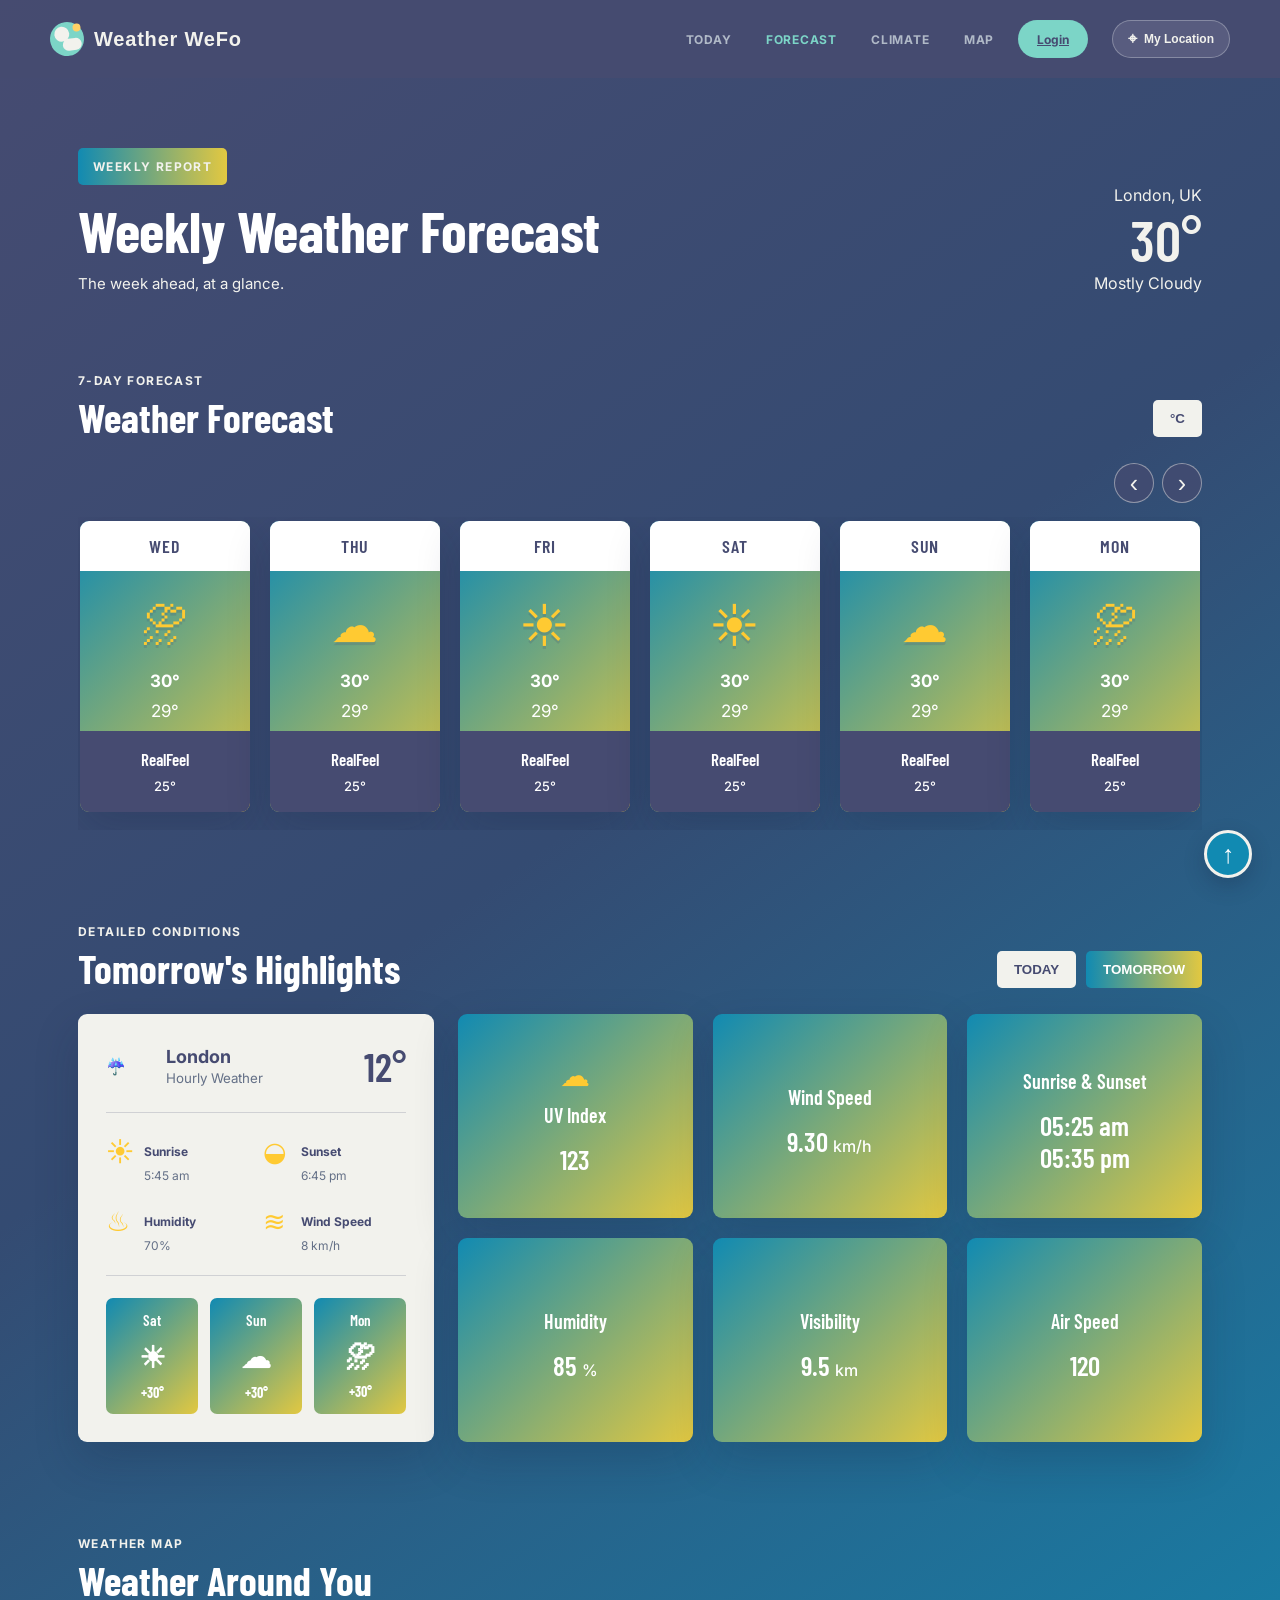
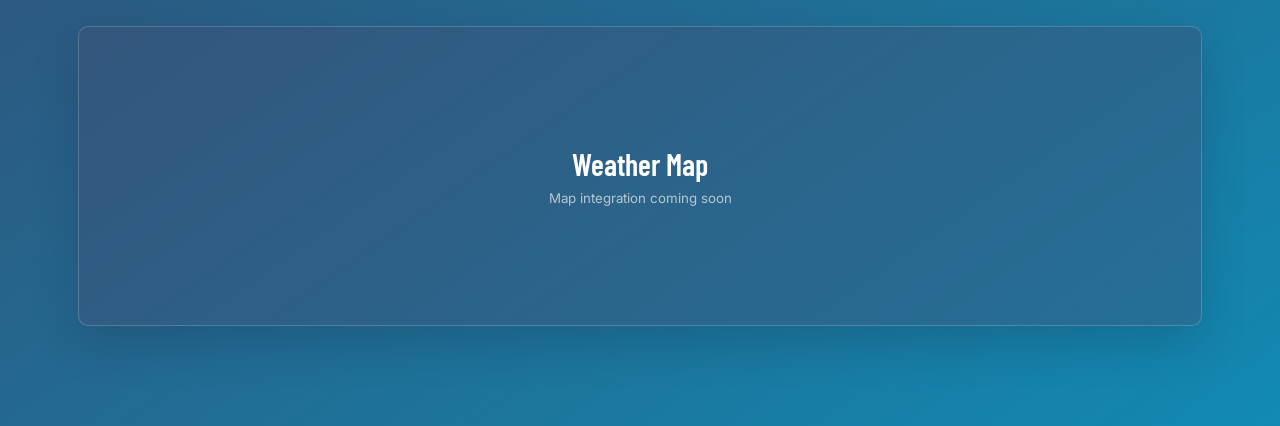
==== forecast.html @ 33ac7c44 "index_0" ====
<!doctype html>
<html lang="en">

<head>
    <meta charset="UTF-8">
    <meta name="viewport" content="width=device-width, initial-scale=1.0">

    <title>Weather Forecast | Weather WeFo</title>

    <link rel="stylesheet" href="forecast.css">
</head>

<body>

    <div class="weather-shell">

        <!-- ================= HEADER ================= -->

        <header class="site-header">

            <a class="brand" href="home.html" aria-label="Weather WeFo home">

                <span class="brand-mark" aria-hidden="true">
                    <span></span>
                </span>

                <span>Weather WeFo</span>

            </a>


            <nav class="main-nav" aria-label="Main navigation">

                <a href="home.html">
                    Today
                </a>

                <a class="active" href="forecast.html">
                    Forecast
                </a>

                <a href="climate.html">
                    Climate
                </a>

                <a href="map.html">
                    Map
                </a>

            </nav>


            <a class="login-button" href="login.html">
                Login
            </a>


            <button class="location-button" type="button">

                <span aria-hidden="true">
                    ⌖
                </span>

                My Location

            </button>

        </header>


        <!-- ================= MAIN ================= -->

        <main id="top" class="page-shell">


            <!-- ================= HERO ================= -->

            <section
                class="hero"
                aria-labelledby="forecast-title"
            >

                <div class="hero-copy">

                    <span class="eyebrow">
                        Weekly Report
                    </span>

                    <h1 id="forecast-title">
                        Weekly Weather Forecast
                    </h1>

                    <p>
                        The week ahead, at a glance.
                    </p>

                </div>


                <div class="hero-meta">

                    <span>
                        London, UK
                    </span>

                    <strong>
                        30°
                    </strong>

                    <span>
                        Mostly Cloudy
                    </span>

                </div>

            </section>



            <!-- ================= WEEKLY FORECAST ================= -->

            <section
                class="forecast-section"
                id="forecast"
                aria-labelledby="weekly-title"
            >

                <div class="section-heading">

                    <div>

                        <span class="section-kicker">
                            7-Day Forecast
                        </span>

                        <h2 id="weekly-title">
                            Weather Forecast
                        </h2>

                    </div>


                    <button
                        class="unit-button"
                        type="button"
                    >
                        °C
                    </button>

                </div>


                <div
                    class="carousel-controls"
                    aria-label="Weekly forecast controls"
                >

                    <button
                        class="carousel-button"
                        type="button"
                        data-direction="prev"
                        aria-label="Previous days"
                    >
                        ‹
                    </button>

                    <button
                        class="carousel-button"
                        type="button"
                        data-direction="next"
                        aria-label="Next days"
                    >
                        ›
                    </button>

                </div>


                <div
                    class="forecast-grid"
                    id="forecast-carousel"
                >


                    <!-- Wednesday -->

                    <article class="forecast-card">

                        <h3>
                            WED
                        </h3>

                        <div class="weather-symbol">
                            ⛈
                        </div>

                        <strong>
                            30°
                        </strong>

                        <span>
                            29°
                        </span>

                        <footer>
                            RealFeel
                            <b>
                                25°
                            </b>
                        </footer>

                    </article>


                    <!-- Thursday -->

                    <article class="forecast-card">

                        <h3>
                            THU
                        </h3>

                        <div class="weather-symbol">
                            ☁
                        </div>

                        <strong>
                            30°
                        </strong>

                        <span>
                            29°
                        </span>

                        <footer>
                            RealFeel
                            <b>
                                25°
                            </b>
                        </footer>

                    </article>


                    <!-- Friday -->

                    <article class="forecast-card">

                        <h3>
                            FRI
                        </h3>

                        <div class="weather-symbol">
                            ☀
                        </div>

                        <strong>
                            30°
                        </strong>

                        <span>
                            29°
                        </span>

                        <footer>
                            RealFeel
                            <b>
                                25°
                            </b>
                        </footer>

                    </article>


                    <!-- Saturday -->

                    <article class="forecast-card">

                        <h3>
                            SAT
                        </h3>

                        <div class="weather-symbol">
                            ☀
                        </div>

                        <strong>
                            30°
                        </strong>

                        <span>
                            29°
                        </span>

                        <footer>
                            RealFeel
                            <b>
                                25°
                            </b>
                        </footer>

                    </article>


                    <!-- Sunday -->

                    <article class="forecast-card">

                        <h3>
                            SUN
                        </h3>

                        <div class="weather-symbol">
                            ☁
                        </div>

                        <strong>
                            30°
                        </strong>

                        <span>
                            29°
                        </span>

                        <footer>
                            RealFeel
                            <b>
                                25°
                            </b>
                        </footer>

                    </article>


                    <!-- Monday -->

                    <article class="forecast-card">

                        <h3>
                            MON
                        </h3>

                        <div class="weather-symbol">
                            ⛈
                        </div>

                        <strong>
                            30°
                        </strong>

                        <span>
                            29°
                        </span>

                        <footer>
                            RealFeel
                            <b>
                                25°
                            </b>
                        </footer>

                    </article>

                </div>

            </section>



            <!-- ================= HIGHLIGHTS ================= -->

            <section
                class="highlights"
                id="insights"
                aria-labelledby="highlights-title"
            >

                <div class="section-heading">

                    <div>

                        <span class="section-kicker">
                            Detailed Conditions
                        </span>

                        <h2 id="highlights-title">
                            Tomorrow's Highlights
                        </h2>

                    </div>


                    <div class="tabs">

                        <button type="button">
                            TODAY
                        </button>

                        <button
                            class="selected"
                            type="button"
                        >
                            TOMORROW
                        </button>

                    </div>

                </div>



                <div class="highlight-layout">


                    <!-- ================= DAILY SUMMARY ================= -->

                    <article class="daily-summary">

                        <div class="summary-top">

                            <div>

                                <span class="weather-symbol small">
                                    ☔
                                </span>

                                <strong>
                                    London
                                </strong>

                                <small>
                                    Hourly Weather
                                </small>

                            </div>

                            <b>
                                12°
                            </b>

                        </div>


                        <hr>


                        <div class="summary-items">

                            <span>

                                ☀

                                <b>
                                    Sunrise
                                </b>

                                <small>
                                    5:45 am
                                </small>

                            </span>


                            <span>

                                ◒

                                <b>
                                    Sunset
                                </b>

                                <small>
                                    6:45 pm
                                </small>

                            </span>


                            <span>

                                ♨

                                <b>
                                    Humidity
                                </b>

                                <small>
                                    70%
                                </small>

                            </span>


                            <span>

                                ≋

                                <b>
                                    Wind Speed
                                </b>

                                <small>
                                    8 km/h
                                </small>

                            </span>

                        </div>


                        <hr>


                        <div class="mini-days">

                            <span>

                                Sat

                                <b>
                                    ☀
                                </b>

                                <strong>
                                    +30°
                                </strong>

                            </span>


                            <span>

                                Sun

                                <b>
                                    ☁
                                </b>

                                <strong>
                                    +30°
                                </strong>

                            </span>


                            <span>

                                Mon

                                <b>
                                    ⛈
                                </b>

                                <strong>
                                    +30°
                                </strong>

                            </span>

                        </div>

                    </article>



                    <!-- ================= METRICS ================= -->

                    <div class="metric-grid">


                        <article>

                            <span>
                                ☁
                            </span>

                            <h3>
                                UV Index
                            </h3>

                            <b>
                                123
                            </b>

                        </article>


                        <article>

                            <h3>
                                Wind Speed
                            </h3>

                            <b>
                                9.30
                                <small>
                                    km/h
                                </small>
                            </b>

                        </article>


                        <article>

                            <h3>
                                Sunrise &amp; Sunset
                            </h3>

                            <b>
                                05:25 am
                                <br>
                                05:35 pm
                            </b>

                        </article>


                        <article>

                            <h3>
                                Humidity
                            </h3>

                            <b>
                                85
                                <small>
                                    %
                                </small>
                            </b>

                        </article>


                        <article>

                            <h3>
                                Visibility
                            </h3>

                            <b>
                                9.5
                                <small>
                                    km
                                </small>
                            </b>

                        </article>


                        <article>

                            <h3>
                                Air Speed
                            </h3>

                            <b>
                                120
                            </b>

                        </article>

                    </div>

                </div>

            </section>



            <!-- ================= MAP PLACEHOLDER ================= -->

            <section
                class="map-section"
                id="map"
                aria-labelledby="map-title"
            >

                <div class="section-heading">

                    <div>

                        <span class="section-kicker">
                            Weather Map
                        </span>

                        <h2 id="map-title">
                            Weather Around You
                        </h2>

                    </div>

                </div>


                <div class="map-placeholder">

                    <span>
                        Weather Map
                    </span>

                    <small>
                        Map integration coming soon
                    </small>

                </div>

            </section>

        </main>



        <!-- ================= BACK TO TOP ================= -->

        <button
            class="back-top"
            type="button"
            aria-label="Back to top"
        >
            ↑
        </button>

    </div>
</body>

</html>
---- forecast.css ----
@import url('https://fonts.googleapis.com/css2?family=Barlow+Condensed:wght@400;500;600;700&family=Inter:wght@400;500;600;700&display=swap');


/* =========================================================
   VARIABLES
========================================================= */

:root {

    --navy: #464B71;
    --navy-dark: #343958;

    --blue: #118AB2;
    --mint: #7CD5C7;

    --cream: #F2F2ED;
    --white: #FFFFFF;

    --yellow: #E2C841;
    --yellow-light: #FFCA32;

    --text-muted: #647087;

    --shadow:
        0 18px 45px rgba(20, 31, 58, .20);

    --header-height: 78px;

}


/* =========================================================
   RESET
========================================================= */

* {
    box-sizing: border-box;
}


html {
    scroll-behavior: smooth;
}


body {

    margin: 0;

    color: var(--white);

    font-family:
        Inter,
        Arial,
        sans-serif;

    background:
        linear-gradient(
            145deg,
            var(--navy) 0%,
            #344B72 42%,
            var(--blue) 100%
        );

    min-height: 100vh;

}


/* =========================================================
   WEATHER SHELL
========================================================= */

.weather-shell {

    min-height: 100vh;

    position: relative;

}


/* =========================================================
   FIXED HEADER
========================================================= */

.site-header {
    position: fixed;
    top: 0;
    left: 0;
    z-index: 1000;
    width: 100%;
    min-height: var(--header-height);
    margin: 0;
    padding: 18px max(28px, calc((100% - 1180px) / 2));
    display: flex;
    align-items: center;
    flex-wrap: nowrap;
    gap: 24px;
    background: rgba(70, 75, 113, .96);
}


/* =========================================================
   BRAND
========================================================= */

.brand {
    display: flex;
    align-items: center;
    gap: 10px;
    flex: 0 0 auto;
    color: var(--cream);
    font-family: Arial, sans-serif;
    font-size: 20px;
    font-weight: 800;
    letter-spacing: .04em;
    text-decoration: none;
    white-space: nowrap;
}


/* =========================================================
   BRAND MARK
========================================================= */

.brand-mark {
    position: relative;
    display: grid;
    place-items: center;
    width: 34px;
    height: 34px;
    flex: 0 0 34px;
    border-radius: 50%;
    color: var(--navy);
    background: var(--mint);
    transform: rotate(-8deg);
}


.brand-mark::before {

    content: "";

    position: absolute;

    width: 15px;
    height: 15px;
    top: 4px;
    left: 5px;

    border-radius: 50%;

    background: var(--cream);

}

.brand-mark::after {
    content: "";
    position: absolute;
    width: 19px;
    height: 12px;
    right: 3px;
    bottom: 5px;
    border-radius: 999px;
    background: var(--cream);
}


.brand-mark span {

    position: absolute;

    width: 8px;
    height: 8px;
    top: 3px;
    right: 2px;

    border-radius: 50%;

    background: #FFD166;

    z-index: 2;

}


/* =========================================================
   MAIN NAVIGATION
========================================================= */

.main-nav {
    display: flex;
    align-items: center;
    justify-content: flex-end;
    gap: clamp(18px, 2.7vw, 38px);
    min-width: 0;
    flex: 1 1 auto;
    margin-left: auto;
}


.main-nav a {
    flex: 0 0 auto;
    color: #DFE9ED;
    opacity: .70;
    font-size: 12px;
    font-weight: 700;
    letter-spacing: .06em;
    text-transform: uppercase;
    text-decoration: none;
    white-space: nowrap;
    transition: color .2s ease, opacity .2s ease;
}


.main-nav a:hover {

    color: var(--mint);

    opacity: 1;

}


.main-nav a.active {

    color: var(--mint);

    opacity: 1;

    font-weight: 700;

}


/* =========================================================
   LOGIN BUTTON
========================================================= */

.login-button {
    display: flex;
    align-items: center;
    justify-content: center;
    height: 38px;
    padding: 0 18px;
    flex: 0 0 auto;
    border: 1px solid rgba(124, 213, 199, .65);
    border-radius: 999px;
    color: var(--navy);
    background: var(--mint);
    font-size: 12px;
    font-weight: 700;
    white-space: nowrap;
    transition: background .2s ease, transform .2s ease;
}


.login-button:hover {

    background: #A9E1D7;
    transform: translateY(-1px);

}


/* =========================================================
   LOCATION BUTTON
========================================================= */

.location-button {
    display: flex;
    align-items: center;
    justify-content: center;
    gap: 7px;
    height: 38px;
    padding: 0 15px;
    flex: 0 0 auto;
    border: 1px solid rgba(255, 255, 255, .28);
    border-radius: 999px;
    color: var(--cream);
    background: rgba(255, 255, 255, .10);
    font-size: 12px;
    font-weight: 700;
    cursor: pointer;
    white-space: nowrap;
    transition: background .2s ease, border-color .2s ease, transform .2s ease;
}


.location-button:hover {

    border-color: rgba(124, 213, 199, .65);
    background: rgba(124, 213, 199, .20);
    transform: translateY(-1px);

}


.location-button span {

    font-size: 16px;

}


/* =========================================================
   MAIN PAGE
========================================================= */

.page-shell {

    width: 100%;

    max-width: 1180px;

    margin: 0 auto;

    padding:
        calc(var(--header-height) + 70px)
        28px
        100px;

}


/* =========================================================
   HERO
========================================================= */

.hero {

    display: flex;

    justify-content: space-between;

    align-items: flex-end;

    gap: 40px;

    margin-bottom: 76px;

}


.hero-copy {

    max-width: 700px;

}


.eyebrow,
.section-kicker {

    color: var(--cream);

    font-size: 12px;

    text-transform: uppercase;

    letter-spacing: 1.4px;

    font-weight: 700;

}


.eyebrow {

    display: inline-block;

    padding: 11px 15px;

    border-radius: 5px;

    background:
        linear-gradient(
            90deg,
            var(--blue),
            var(--yellow)
        );

}


.hero h1,
h2 {

    font-family:
        'Barlow Condensed',
        sans-serif;

    line-height: 1;

}


.hero h1 {

    margin: 16px 0 0;

    font-size: 58px;

    letter-spacing: -.5px;

}


.hero p {

    margin: 15px 0 0;

    color: var(--cream);

    font-size: 15px;

}


.hero-meta {

    display: flex;

    flex-direction: column;

    align-items: flex-end;

    gap: 5px;

    color: var(--cream);

}


.hero-meta strong {

    font:
        600 58px
        'Barlow Condensed',
        sans-serif;

    line-height: 1;

}


/* =========================================================
   SECTION HEADINGS
========================================================= */

.section-heading {

    display: flex;

    justify-content: space-between;

    align-items: flex-end;

    gap: 20px;

    margin-bottom: 26px;

}


.section-heading h2 {

    margin:
        8px 0 0;

    font-size: 40px;

}


/* =========================================================
   UNIT BUTTON
========================================================= */

.unit-button {

    border: 0;

    background: var(--cream);

    color: var(--navy);

    font-weight: 700;

    padding: 11px 17px;

    border-radius: 5px;

    cursor: pointer;

}


/* =========================================================
   CAROUSEL CONTROLS
========================================================= */

.carousel-controls {

    display: flex;

    justify-content: flex-end;

    gap: 8px;

    margin-bottom: 14px;

}


.carousel-button {

    width: 40px;
    height: 40px;

    border:
        1px solid
        rgba(242, 242, 237, .45);

    border-radius: 50%;

    background:
        rgba(70, 75, 113, .75);

    color: var(--cream);

    font-size: 25px;

    line-height: 1;

    cursor: pointer;

    transition:
        background .2s ease,
        border-color .2s ease,
        transform .2s ease;

}


.carousel-button:hover {

    background: var(--blue);

    border-color: var(--mint);

    transform: translateY(-2px);

}


/* =========================================================
   FORECAST GRID
========================================================= */

.forecast-grid {

    display: flex;

    gap: 20px;

    overflow-x: auto;

    scroll-snap-type: x mandatory;

    padding:
        4px
        2px
        18px;

    scrollbar-width: none;

}


.forecast-grid::-webkit-scrollbar {
    display: none;
}


/* =========================================================
   FORECAST CARD
========================================================= */

.forecast-card {

    flex:
        0 0
        calc((100% - 100px) / 6);

    min-width: 150px;

    scroll-snap-align: start;

    overflow: hidden;

    text-align: center;

    border-radius: 9px;

    background:
        linear-gradient(
            135deg,
            var(--blue),
            var(--yellow)
        );

    box-shadow: var(--shadow);

    transition:
        transform .2s ease,
        box-shadow .2s ease;

}


.forecast-card:hover {

    transform: translateY(-5px);

    box-shadow:
        0 22px 48px rgba(20, 31, 58, .28);

}


.forecast-card h3 {

    margin: 0;

    padding: 14px 6px;

    background: var(--white);

    color: var(--navy);

    font:
        600 18px
        'Barlow Condensed',
        sans-serif;

    letter-spacing: .7px;

}


.forecast-card .weather-symbol {

    margin:
        25px 0
        18px;

    color: var(--yellow-light);

    font-size: 47px;

    text-shadow:
        0 3px 0 rgba(70, 75, 113, .2);

}


.forecast-card strong,
.forecast-card > span {

    display: block;

    font-size: 17px;

    margin-bottom: 10px;

}


.forecast-card footer {

    padding: 18px 8px;

    background: var(--navy);

    font:
        600 17px
        'Barlow Condensed',
        sans-serif;

}


.forecast-card footer b {

    display: block;

    margin-top: 9px;

    font:
        500 13px
        Inter,
        sans-serif;

}


/* =========================================================
   HIGHLIGHTS
========================================================= */

.highlights {

    margin-top: 90px;

}


/* =========================================================
   TABS
========================================================= */

.tabs {

    display: flex;

    gap: 10px;

}


.tabs button {

    border: 0;

    background: var(--cream);

    color: var(--navy);

    font-weight: 700;

    padding: 11px 17px;

    border-radius: 5px;

    cursor: pointer;

}


.tabs button.selected {

    color: var(--white);

    background:
        linear-gradient(
            90deg,
            var(--blue),
            var(--yellow)
        );

}


/* =========================================================
   HIGHLIGHT LAYOUT
========================================================= */

.highlight-layout {

    display: grid;

    grid-template-columns: 356px 1fr;

    gap: 24px;

}


/* =========================================================
   DAILY SUMMARY
========================================================= */

.daily-summary {

    padding: 28px;

    border-radius: 9px;

    background: var(--cream);

    color: var(--navy);

    box-shadow: var(--shadow);

}


.summary-top {

    display: flex;

    justify-content: space-between;

    align-items: center;

}


.summary-top div {

    display: grid;

    grid-template-columns: 48px 1fr;

    align-items: center;

    gap: 3px 12px;

}


.summary-top .weather-symbol {

    grid-row: span 2;

}


.summary-top strong {

    font-size: 18px;

}


.summary-top small {

    color: var(--text-muted);

}


.summary-top > b {

    font:
        600 40px
        'Barlow Condensed',
        sans-serif;

}


.daily-summary hr {

    border: 0;

    border-top:
        1px solid
        rgba(70, 75, 113, .2);

    margin: 22px 0;

}


/* =========================================================
   SUMMARY ITEMS
========================================================= */

.summary-items {

    display: grid;

    grid-template-columns: 1fr 1fr;

    gap: 22px 14px;

    color: var(--yellow-light);

    font-size: 27px;

}


.summary-items span {

    display: grid;

    grid-template-columns: 38px 1fr;

    align-items: center;

}


.summary-items b,
.summary-items small {

    color: var(--navy);

    font-size: 12px;

}


.summary-items small {

    grid-column: 2;

    color: var(--text-muted);

}


/* =========================================================
   MINI DAYS
========================================================= */

.mini-days {

    display: flex;

    gap: 12px;

}


.mini-days span {

    flex: 1;

    padding: 13px 6px;

    border-radius: 7px;

    background:
        linear-gradient(
            135deg,
            var(--blue),
            var(--yellow)
        );

    color: var(--white);

    text-align: center;

    font:
        600 15px
        'Barlow Condensed',
        sans-serif;

}


.mini-days b,
.mini-days strong {

    display: block;

    margin-top: 9px;

    font-size: 30px;

}


.mini-days strong {

    font-size: 14px;

}


/* =========================================================
   METRIC GRID
========================================================= */

.metric-grid {

    display: grid;

    grid-template-columns:
        repeat(3, 1fr);

    gap: 20px;

}


.metric-grid article {

    min-height: 170px;

    padding: 20px;

    display: flex;

    flex-direction: column;

    align-items: center;

    justify-content: center;

    text-align: center;

    border-radius: 9px;

    background:
        linear-gradient(
            135deg,
            var(--blue),
            var(--yellow)
        );

    box-shadow: var(--shadow);

    transition:
        transform .2s ease;

}


.metric-grid article:hover {

    transform: translateY(-4px);

}


.metric-grid article > span {

    color: var(--yellow-light);

    font-size: 30px;

}


.metric-grid h3 {

    margin:
        10px 0
        16px;

    font:
        600 20px
        'Barlow Condensed',
        sans-serif;

}


.metric-grid b {

    font:
        600 27px
        'Barlow Condensed',
        sans-serif;

}


.metric-grid small {

    font:
        500 16px
        Inter,
        sans-serif;

}


/* =========================================================
   MAP
========================================================= */

.map-section {

    margin-top: 90px;

}


.map-placeholder {

    min-height: 300px;

    display: flex;

    flex-direction: column;

    align-items: center;

    justify-content: center;

    gap: 8px;

    border:
        1px solid
        rgba(242, 242, 237, .2);

    border-radius: 10px;

    background:
        rgba(70, 75, 113, .35);

    box-shadow: var(--shadow);

}


.map-placeholder span {

    font:
        600 30px
        'Barlow Condensed',
        sans-serif;

}


.map-placeholder small {

    color: var(--cream);

    opacity: .7;

}


/* =========================================================
   BACK TO TOP
========================================================= */

.back-top {

    position: fixed;

    right: 28px;

    bottom: 22px;

    width: 48px;
    height: 48px;

    border:
        3px solid
        var(--cream);

    border-radius: 50%;

    background: var(--blue);

    color: var(--white);

    font-size: 25px;

    cursor: pointer;

    z-index: 900;

    box-shadow:
        0 8px 20px rgba(20, 31, 58, .25);

    transition:
        transform .2s ease,
        background .2s ease;

}


.back-top:hover {

    background: var(--navy);

    transform: translateY(-3px);

}


/* =========================================================
   TABLET
========================================================= */

@media (max-width: 1000px) {

    :root {
        --header-height: 78px;
    }


    .site-header {
        padding: 18px 22px;
        gap: 18px;
    }


    .main-nav {
        gap: 18px;
    }


    .main-nav a {
        font-size: 11px;
    }


    .login-button,
    .location-button {
        padding-left: 12px;
        padding-right: 12px;
    }


    .forecast-card {

        flex-basis: 170px;

    }


    .highlight-layout {

        grid-template-columns: 1fr;

    }


    .daily-summary {

        width: 100%;

    }

}


/* =========================================================
   TABLET / SMALL LAPTOP
========================================================= */

@media (max-width: 900px) {

    .main-nav {
        display: none;
    }


    .login-button {
        margin-left: auto;
    }

}


/* =========================================================
   MOBILE
========================================================= */

@media (max-width: 700px) {

    :root {
        --header-height: 78px;
    }


    .site-header {
        padding: 20px 16px;
        gap: 12px;

    }


    .brand {
        font-size: 16px;
    }


    .brand-mark {
        width: 29px;
        height: 29px;
        flex-basis: 29px;
    }


    .brand-mark::before {
        width: 13px;
        height: 13px;
        top: 4px;
        left: 4px;
    }


    .brand-mark span {

        width: 8px;
        height: 8px;

        top: 3px;
        right: 3px;

    }


    .main-nav {
        display: none;
    }


    .login-button {
        margin-left: auto;
        height: 34px;
        padding: 0 13px;
        font-size: 10px;
    }


    .location-button {
        height: 34px;
        padding: 0 11px;
        font-size: 10px;
    }


    .location-button span {

        font-size: 16px;

    }


    .page-shell {

        padding:
            calc(var(--header-height) + 45px)
            18px
            80px;

    }


    .hero {

        display: block;

        margin-bottom: 58px;

    }


    .hero h1 {

        font-size: 44px;

    }


    .hero-meta {

        align-items: flex-start;

        margin-top: 25px;

    }


    .hero-meta strong {

        font-size: 52px;

    }


    .section-heading {

        align-items: flex-start;

        flex-direction: column;

        gap: 15px;

    }


    .section-heading h2 {

        font-size: 36px;

    }


    .unit-button {

        align-self: flex-start;

    }


    .forecast-card {

        flex:
            0 0
            145px;

    }


    .forecast-grid {

        gap: 12px;

    }


    .highlights,
    .map-section {

        margin-top: 65px;

    }


    .tabs {

        width: 100%;

    }


    .tabs button {

        flex: 1;

    }


    .metric-grid {

        grid-template-columns:
            repeat(2, 1fr);

        gap: 12px;

    }


    .metric-grid article {

        min-height: 145px;

    }


    .daily-summary {

        padding: 20px;

    }


    .map-placeholder {

        min-height: 230px;

    }


    .back-top {

        right: 18px;

        bottom: 18px;

    }

}


/* =========================================================
   SMALL MOBILE
========================================================= */

@media (max-width: 450px) {

    .brand > span:last-child {

        display: none;

    }


    .login-button {

        padding:
            0
            11px;

    }


    .location-button {

        font-size: 11px;

    }


    .hero h1 {

        font-size: 39px;

    }


    .hero-meta strong {

        font-size: 48px;

    }


    .metric-grid {

        grid-template-columns: 1fr 1fr;

    }


    .summary-items {

        gap: 18px 8px;

    }

}
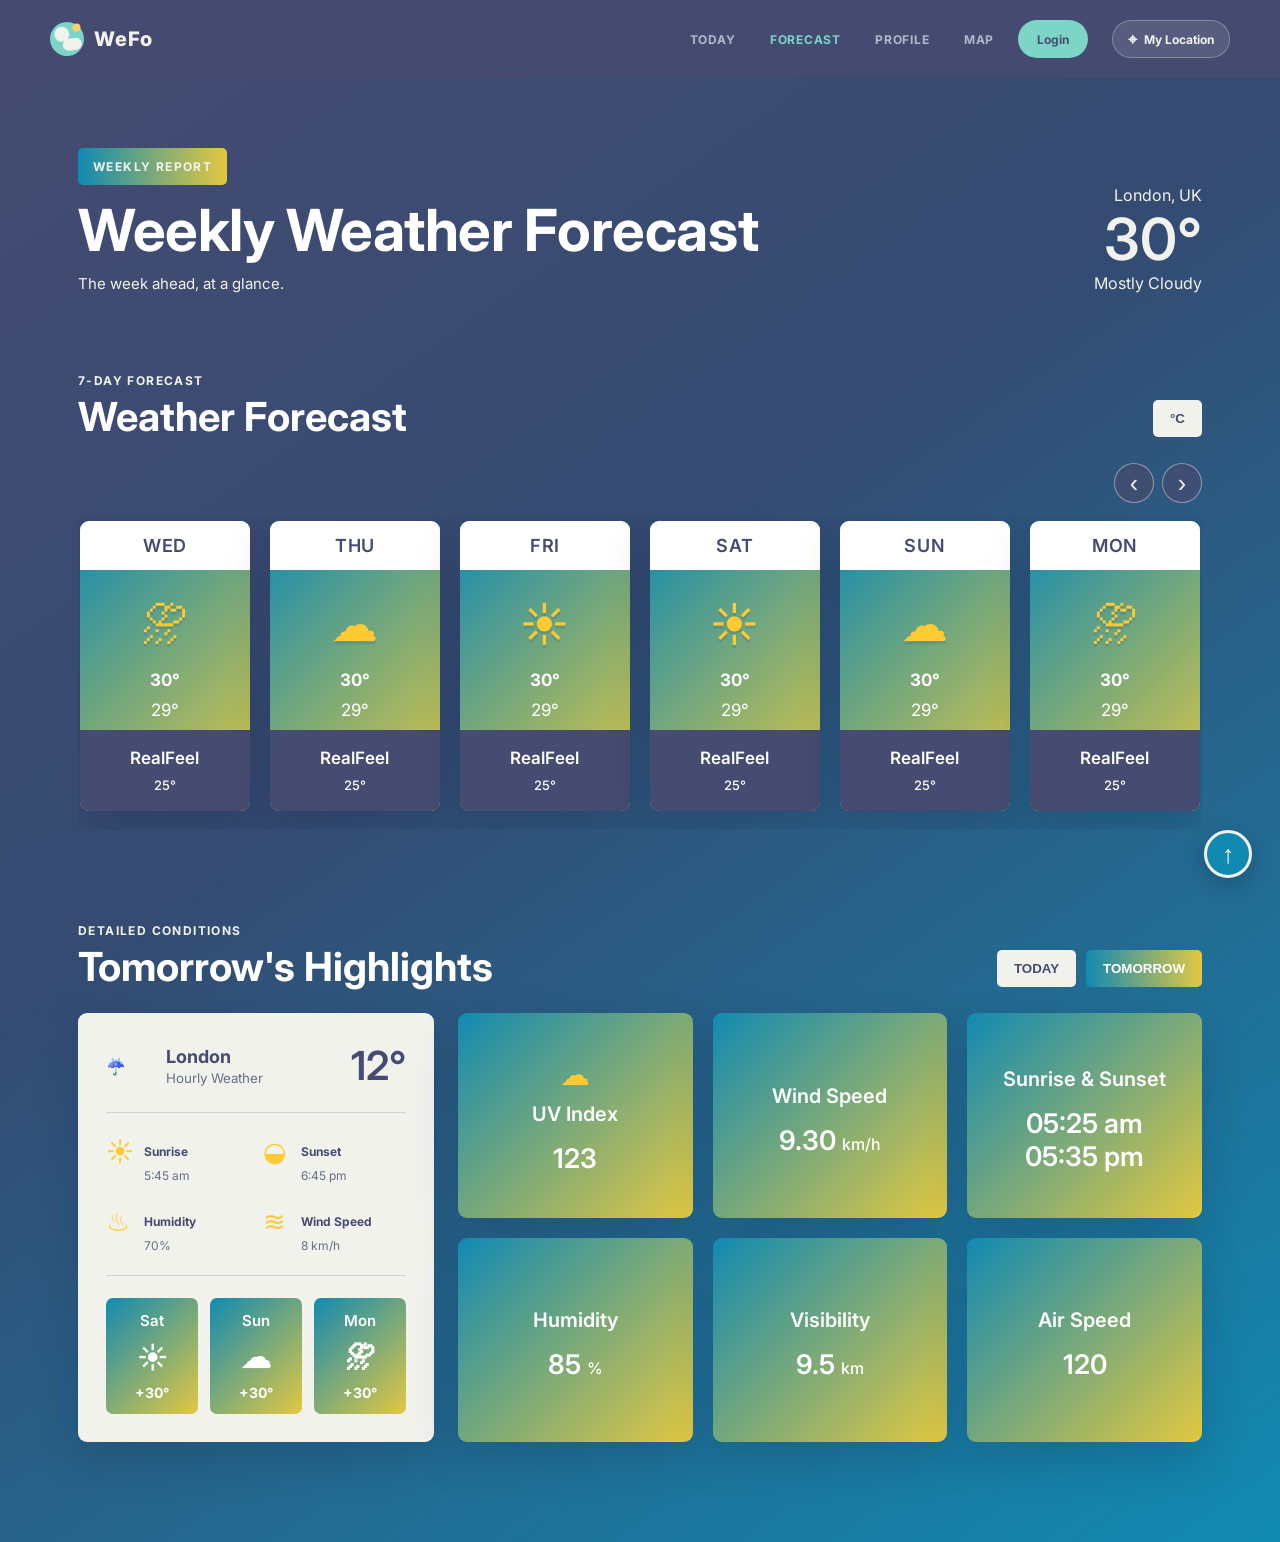
==== commit f0e8690b: "index_1" ====
--- a/forecast.html
+++ b/forecast.html
@@ -5,7 +5,7 @@
     <meta charset="UTF-8">
     <meta name="viewport" content="width=device-width, initial-scale=1.0">
 
-    <title>Weather Forecast | Weather WeFo</title>
+    <title>WeFo | Weather Forecast</title>
 
     <link rel="stylesheet" href="forecast.css">
 </head>
@@ -24,7 +24,7 @@
                     <span></span>
                 </span>
 
-                <span>Weather WeFo</span>
+                <span>WeFo</span>
 
             </a>
 
@@ -39,8 +39,8 @@
                     Forecast
                 </a>
 
-                <a href="climate.html">
-                    Climate
+                <a href="profile.html">
+                    Profile
                 </a>
 
                 <a href="map.html">
@@ -666,47 +666,6 @@
 
             </section>
 
-
-
-            <!-- ================= MAP PLACEHOLDER ================= -->
-
-            <section
-                class="map-section"
-                id="map"
-                aria-labelledby="map-title"
-            >
-
-                <div class="section-heading">
-
-                    <div>
-
-                        <span class="section-kicker">
-                            Weather Map
-                        </span>
-
-                        <h2 id="map-title">
-                            Weather Around You
-                        </h2>
-
-                    </div>
-
-                </div>
-
-
-                <div class="map-placeholder">
-
-                    <span>
-                        Weather Map
-                    </span>
-
-                    <small>
-                        Map integration coming soon
-                    </small>
-
-                </div>
-
-            </section>
-
         </main>
 
 
--- a/forecast.css
+++ b/forecast.css
@@ -1,4 +1,4 @@
-@import url('https://fonts.googleapis.com/css2?family=Barlow+Condensed:wght@400;500;600;700&family=Inter:wght@400;500;600;700&display=swap');
+@import url('https://fonts.googleapis.com/css2?family=Inter:wght@400;500;600;700;800&display=swap');
 
 
 /* =========================================================
@@ -49,10 +49,7 @@
 
     color: var(--white);
 
-    font-family:
-        Inter,
-        Arial,
-        sans-serif;
+    font-family: Inter, sans-serif;
 
     background:
         linear-gradient(
@@ -111,7 +108,7 @@
     gap: 10px;
     flex: 0 0 auto;
     color: var(--cream);
-    font-family: Arial, sans-serif;
+    font-family: Inter, sans-serif;
     font-size: 20px;
     font-weight: 800;
     letter-spacing: .04em;
@@ -251,6 +248,7 @@
     background: var(--mint);
     font-size: 12px;
     font-weight: 700;
+    text-decoration: none;
     white-space: nowrap;
     transition: background .2s ease, transform .2s ease;
 }
@@ -280,6 +278,7 @@
     border-radius: 999px;
     color: var(--cream);
     background: rgba(255, 255, 255, .10);
+    font-family: inherit;
     font-size: 12px;
     font-weight: 700;
     cursor: pointer;
@@ -388,7 +387,7 @@
 h2 {
 
     font-family:
-        'Barlow Condensed',
+        Inter,
         sans-serif;
 
     line-height: 1;
@@ -437,7 +436,7 @@
 
     font:
         600 58px
-        'Barlow Condensed',
+        Inter,
         sans-serif;
 
     line-height: 1;
@@ -642,7 +641,7 @@
 
     font:
         600 18px
-        'Barlow Condensed',
+        Inter,
         sans-serif;
 
     letter-spacing: .7px;
@@ -686,7 +685,7 @@
 
     font:
         600 17px
-        'Barlow Condensed',
+        Inter,
         sans-serif;
 
 }
@@ -846,7 +845,7 @@
 
     font:
         600 40px
-        'Barlow Condensed',
+        Inter,
         sans-serif;
 
 }
@@ -948,7 +947,7 @@
 
     font:
         600 15px
-        'Barlow Condensed',
+        Inter,
         sans-serif;
 
 }
@@ -1046,7 +1045,7 @@
 
     font:
         600 20px
-        'Barlow Condensed',
+        Inter,
         sans-serif;
 
 }
@@ -1056,7 +1055,7 @@
 
     font:
         600 27px
-        'Barlow Condensed',
+        Inter,
         sans-serif;
 
 }
@@ -1115,7 +1114,7 @@
 
     font:
         600 30px
-        'Barlow Condensed',
+        Inter,
         sans-serif;
 
 }
